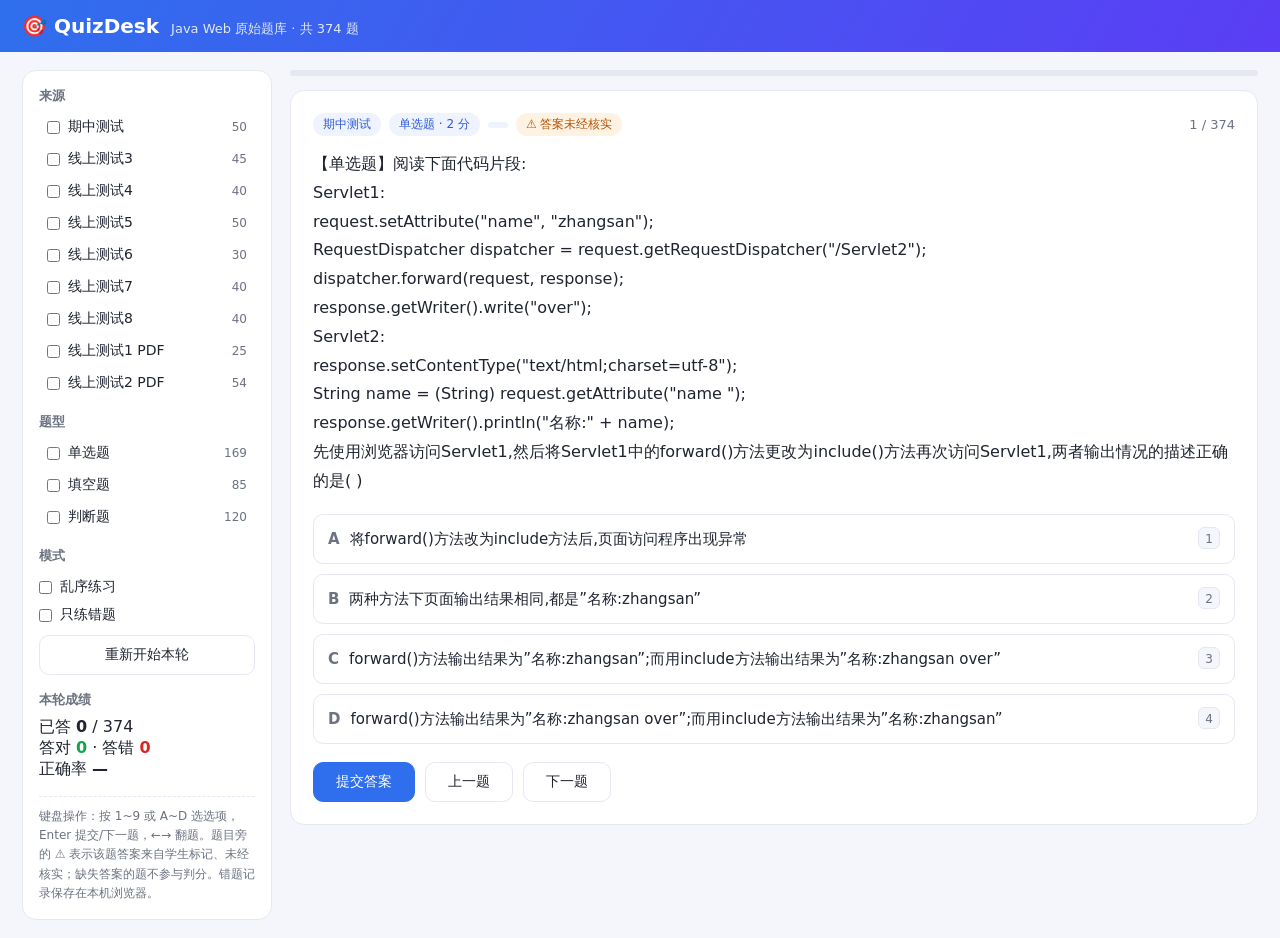
==== index.html @ e4b33087 "gh-pages: QuizDesk 静态站点（v2.1 含键盘快捷键）" ====
<!DOCTYPE html>
<html lang="zh-CN">
<head>
<meta charset="UTF-8">
<meta name="viewport" content="width=device-width, initial-scale=1.0">
<title>QuizDesk · Java Web 刷题</title>
<link rel="stylesheet" href="style.css?v=2.2">
</head>
<body>
<header class="topbar">
  <h1>🎯 QuizDesk</h1>
  <span id="bank-name" class="bank-name"></span>
</header>

<div class="layout">
  <aside class="panel" id="panel">
    <section class="panel-block" id="bank-block" style="display:none">
      <h2>题库</h2>
      <select id="bank-select" style="width:100%;padding:8px;border:1.5px solid var(--line);border-radius:8px;font-size:14px"></select>
    </section>
    <section class="panel-block">
      <h2>来源</h2>
      <div id="source-filters" class="filter-list"></div>
    </section>
    <section class="panel-block">
      <h2>题型</h2>
      <div id="type-filters" class="filter-list"></div>
    </section>
    <section class="panel-block">
      <h2>模式</h2>
      <label class="switch-row"><input type="checkbox" id="shuffle"> 乱序练习</label>
      <label class="switch-row"><input type="checkbox" id="only-wrong"> 只练错题</label>
      <button id="restart" class="btn ghost">重新开始本轮</button>
    </section>
    <section class="panel-block" id="sync-block" style="display:none">
      <h2>错题云同步</h2>
      <div class="row-btns">
        <button id="sync-push" class="btn ghost">↑ 上传错题</button>
        <button id="sync-pull" class="btn ghost">↓ 拉取错题</button>
      </div>
      <div id="sync-msg" style="font-size:12px;color:var(--muted);margin-top:6px"></div>
    </section>
    <section class="panel-block stats">
      <h2>本轮成绩</h2>
      <div>已答 <b id="stat-done">0</b> / <span id="stat-total">0</span></div>
      <div>答对 <b id="stat-right" class="ok">0</b> · 答错 <b id="stat-wrong" class="bad">0</b></div>
      <div>正确率 <b id="stat-rate">—</b></div>
    </section>
    <footer class="panel-note">键盘操作：按 1~9 或 A~D 选选项，Enter 提交/下一题，←→ 翻题。题目旁的 ⚠ 表示该题答案来自学生标记、未经核实；缺失答案的题不参与判分。错题记录保存在本机浏览器。</footer>
  </aside>

  <main class="main">
    <div class="progress-wrap"><div id="progress-bar"></div></div>
    <article class="card" id="question-card">
      <div class="card-head">
        <span id="q-source" class="tag"></span>
        <span id="q-type" class="tag"></span>
        <span id="q-score" class="tag"></span>
        <span id="q-verify" class="tag warn hidden">⚠ 答案未经核实</span>
        <span class="q-no" id="q-no"></span>
      </div>
      <div id="q-stem" class="stem"></div>
      <div id="q-options" class="options"></div>
      <div id="q-fill" class="fill hidden">
        <input id="fill-input" type="text" placeholder="在此输入答案" autocomplete="off">
      </div>
      <div class="actions">
        <button id="btn-check" class="btn primary">提交答案</button>
        <button id="btn-prev" class="btn">上一题</button>
        <button id="btn-next" class="btn">下一题</button>
      </div>
      <div id="feedback" class="feedback hidden"></div>
    </article>
    <p class="empty hidden" id="empty-tip">当前筛选条件下没有题目，请在左侧调整筛选。</p>
  </main>
</div>

<script src="data.js?v=2.2"></script>
<script src="app.js?v=2.2"></script>
</body>
</html>
---- style.css ----
:root {
  --bg: #f4f6fb;
  --card: #ffffff;
  --ink: #1f2430;
  --muted: #6b7280;
  --line: #e5e8f0;
  --accent: #2f6fed;
  --ok: #16a34a;
  --bad: #dc2626;
  --warn: #b45309;
  --radius: 14px;
}
* { box-sizing: border-box; margin: 0; padding: 0; }
body {
  font-family: "PingFang SC", "Microsoft YaHei", "Noto Sans CJK SC", system-ui, sans-serif;
  background: var(--bg);
  color: var(--ink);
  min-height: 100vh;
}

.topbar {
  display: flex; align-items: baseline; gap: 12px;
  padding: 14px 22px;
  background: linear-gradient(120deg, #2f6fed, #5b3df5);
  color: #fff;
}
.topbar h1 { font-size: 20px; }
.bank-name { font-size: 13px; opacity: .85; }

.layout { display: flex; gap: 18px; padding: 18px 22px; align-items: flex-start; }

.panel {
  width: 250px; flex-shrink: 0;
  background: var(--card); border: 1px solid var(--line);
  border-radius: var(--radius); padding: 16px;
  position: sticky; top: 16px;
}
.panel-block { margin-bottom: 16px; }
.panel-block:last-child { margin-bottom: 0; }
.panel-block h2 { font-size: 13px; color: var(--muted); margin-bottom: 8px; font-weight: 600; }

.filter-list { display: flex; flex-direction: column; gap: 4px; }
.filter-list label {
  display: flex; align-items: center; gap: 8px;
  font-size: 14px; padding: 5px 8px; border-radius: 8px; cursor: pointer;
}
.filter-list label:hover { background: var(--bg); }
.filter-list .count { margin-left: auto; color: var(--muted); font-size: 12px; }

.switch-row { display: flex; align-items: center; gap: 8px; font-size: 14px; padding: 5px 0; cursor: pointer; }
.stats b { font-weight: 600; }
.stats .ok { color: var(--ok); }
.stats .bad { color: var(--bad); }
.panel-note { font-size: 12px; color: var(--muted); line-height: 1.6; border-top: 1px dashed var(--line); padding-top: 10px; }

.main { flex: 1; min-width: 0; }
.progress-wrap { height: 6px; background: var(--line); border-radius: 3px; overflow: hidden; margin-bottom: 14px; }
#progress-bar { height: 100%; width: 0; background: var(--accent); border-radius: 3px; transition: width .25s; }

.card {
  background: var(--card); border: 1px solid var(--line);
  border-radius: var(--radius); padding: 22px;
}
.card-head { display: flex; align-items: center; gap: 8px; flex-wrap: wrap; margin-bottom: 14px; }
.tag {
  font-size: 12px; padding: 3px 10px; border-radius: 999px;
  background: #eef3fe; color: #2f5bd8;
}
.tag.warn { background: #fef3e2; color: var(--warn); }
.q-no { margin-left: auto; color: var(--muted); font-size: 13px; }

.stem { font-size: 16px; line-height: 1.8; white-space: pre-wrap; margin-bottom: 18px; }

.options { display: flex; flex-direction: column; gap: 10px; }
.option {
  border: 1.5px solid var(--line); border-radius: 10px;
  padding: 12px 14px; cursor: pointer; font-size: 15px; line-height: 1.6;
  display: flex; gap: 10px; transition: border-color .15s, background .15s;
  white-space: pre-wrap;
}
.option:hover { border-color: var(--accent); }
.option.selected { border-color: var(--accent); background: #eef3fe; }
.option.correct { border-color: var(--ok); background: #ecfdf3; }
.option.incorrect { border-color: var(--bad); background: #fef2f2; }
.option .opt-key { font-weight: 700; color: var(--muted); }
.option .opt-num {
  margin-left: auto; flex-shrink: 0;
  width: 22px; height: 22px; line-height: 22px; text-align: center;
  border: 1px solid var(--line); border-radius: 6px;
  font-size: 12px; color: var(--muted); background: var(--bg);
}

.fill input {
  width: 100%; padding: 12px 14px; font-size: 15px;
  border: 1.5px solid var(--line); border-radius: 10px; outline: none;
}
.fill input:focus { border-color: var(--accent); }

.actions { display: flex; gap: 10px; margin-top: 18px; }
.btn {
  padding: 10px 22px; border-radius: 10px; border: 1.5px solid var(--line);
  background: #fff; color: var(--ink); font-size: 14px; cursor: pointer;
}
.btn:hover { border-color: var(--accent); color: var(--accent); }
.btn.primary { background: var(--accent); border-color: var(--accent); color: #fff; }
.btn.primary:hover { opacity: .9; color: #fff; }
.btn.primary:disabled { opacity: .5; cursor: not-allowed; }
.btn.ghost { width: 100%; margin-top: 6px; }
.row-btns { display: flex; gap: 8px; }
.row-btns .btn { margin-top: 0; }

.feedback { margin-top: 16px; padding: 14px; border-radius: 10px; font-size: 14px; line-height: 1.7; }
.feedback.ok { background: #ecfdf3; color: var(--ok); }
.feedback.bad { background: #fef2f2; color: var(--bad); }
.feedback .ans { font-weight: 700; }
.feedback .analysis { color: var(--muted); margin-top: 6px; white-space: pre-wrap; }

.empty { text-align: center; color: var(--muted); padding: 60px 0; }
.hidden { display: none !important; }

@media (max-width: 760px) {
  .layout { flex-direction: column; padding: 12px; }
  .panel { width: 100%; position: static; }
}
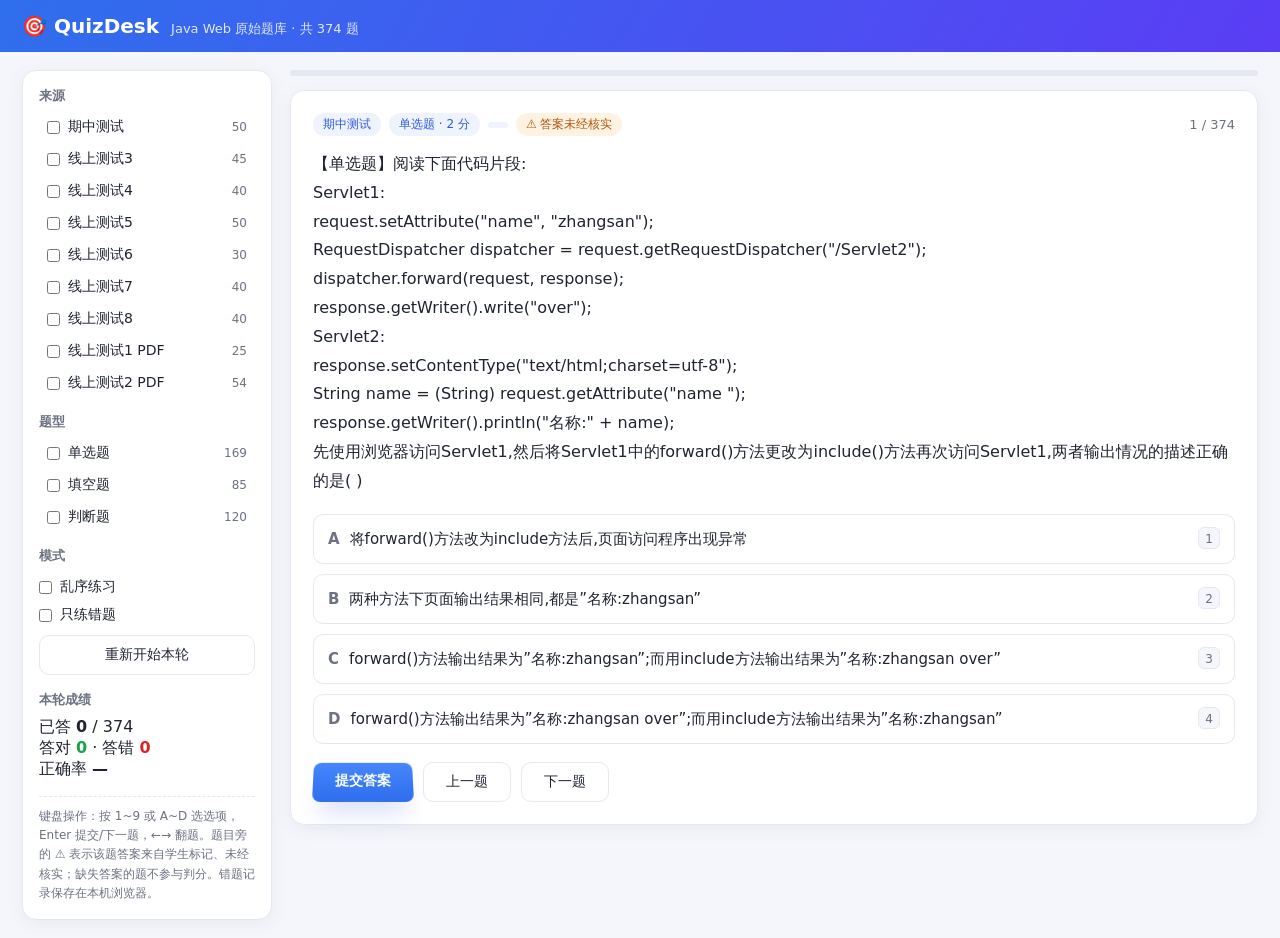
==== commit cbf6c20a: "gh-pages: v2.2 质感升级（Uiverse 3D 按钮 + Anime.js 动效）" ====
--- a/index.html
+++ b/index.html
@@ -4,7 +4,7 @@
 <meta charset="UTF-8">
 <meta name="viewport" content="width=device-width, initial-scale=1.0">
 <title>QuizDesk · Java Web 刷题</title>
-<link rel="stylesheet" href="style.css?v=2.2">
+<link rel="stylesheet" href="style.css?v=2.3">
 </head>
 <body>
 <header class="topbar">
@@ -75,7 +75,8 @@
   </main>
 </div>
 
-<script src="data.js?v=2.2"></script>
-<script src="app.js?v=2.2"></script>
+<script src="data.js?v=2.3"></script>
+<script src="vendor/anime.min.js"></script>
+<script src="app.js?v=2.3"></script>
 </body>
 </html>
--- a/style.css
+++ b/style.css
@@ -34,6 +34,7 @@
   background: var(--card); border: 1px solid var(--line);
   border-radius: var(--radius); padding: 16px;
   position: sticky; top: 16px;
+  box-shadow: rgba(99, 99, 99, 0.08) 0 4px 16px 0;
 }
 .panel-block { margin-bottom: 16px; }
 .panel-block:last-child { margin-bottom: 0; }
@@ -60,7 +61,10 @@
 .card {
   background: var(--card); border: 1px solid var(--line);
   border-radius: var(--radius); padding: 22px;
+  box-shadow: rgba(99, 99, 99, 0.08) 0 4px 16px 0;
+  transition: box-shadow .25s;
 }
+.card:hover { box-shadow: rgba(99, 99, 99, 0.16) 0 6px 22px 0; }
 .card-head { display: flex; align-items: center; gap: 8px; flex-wrap: wrap; margin-bottom: 14px; }
 .tag {
   font-size: 12px; padding: 3px 10px; border-radius: 999px;
@@ -102,9 +106,18 @@
   background: #fff; color: var(--ink); font-size: 14px; cursor: pointer;
 }
 .btn:hover { border-color: var(--accent); color: var(--accent); }
-.btn.primary { background: var(--accent); border-color: var(--accent); color: #fff; }
-.btn.primary:hover { opacity: .9; color: #fff; }
-.btn.primary:disabled { opacity: .5; cursor: not-allowed; }
+/* 改自 Uiverse.io by adamgiebl (hot-catfish-48, MIT)：3D 蓝色按钮 */
+.btn.primary {
+  background: linear-gradient(0deg, rgba(47,111,237,1) 0%, rgba(70,135,252,1) 100%);
+  border: none; border-bottom: 2px solid rgba(47,111,237,1);
+  border-radius: 8px; color: #fff; font-weight: 700;
+  box-shadow: rgba(63,94,251,0.2) 0px 18px 22px -8px;
+  transform: perspective(200px) rotateX(12deg);
+  will-change: transform; transition: all .25s;
+}
+.btn.primary:hover { transform: perspective(180px) rotateX(22deg) translateY(2px); color: #fff; opacity: 1; }
+.btn.primary:active { transform: perspective(170px) rotateX(28deg) translateY(5px); }
+.btn.primary:disabled { opacity: .5; cursor: not-allowed; transform: none; }
 .btn.ghost { width: 100%; margin-top: 6px; }
 .row-btns { display: flex; gap: 8px; }
 .row-btns .btn { margin-top: 0; }
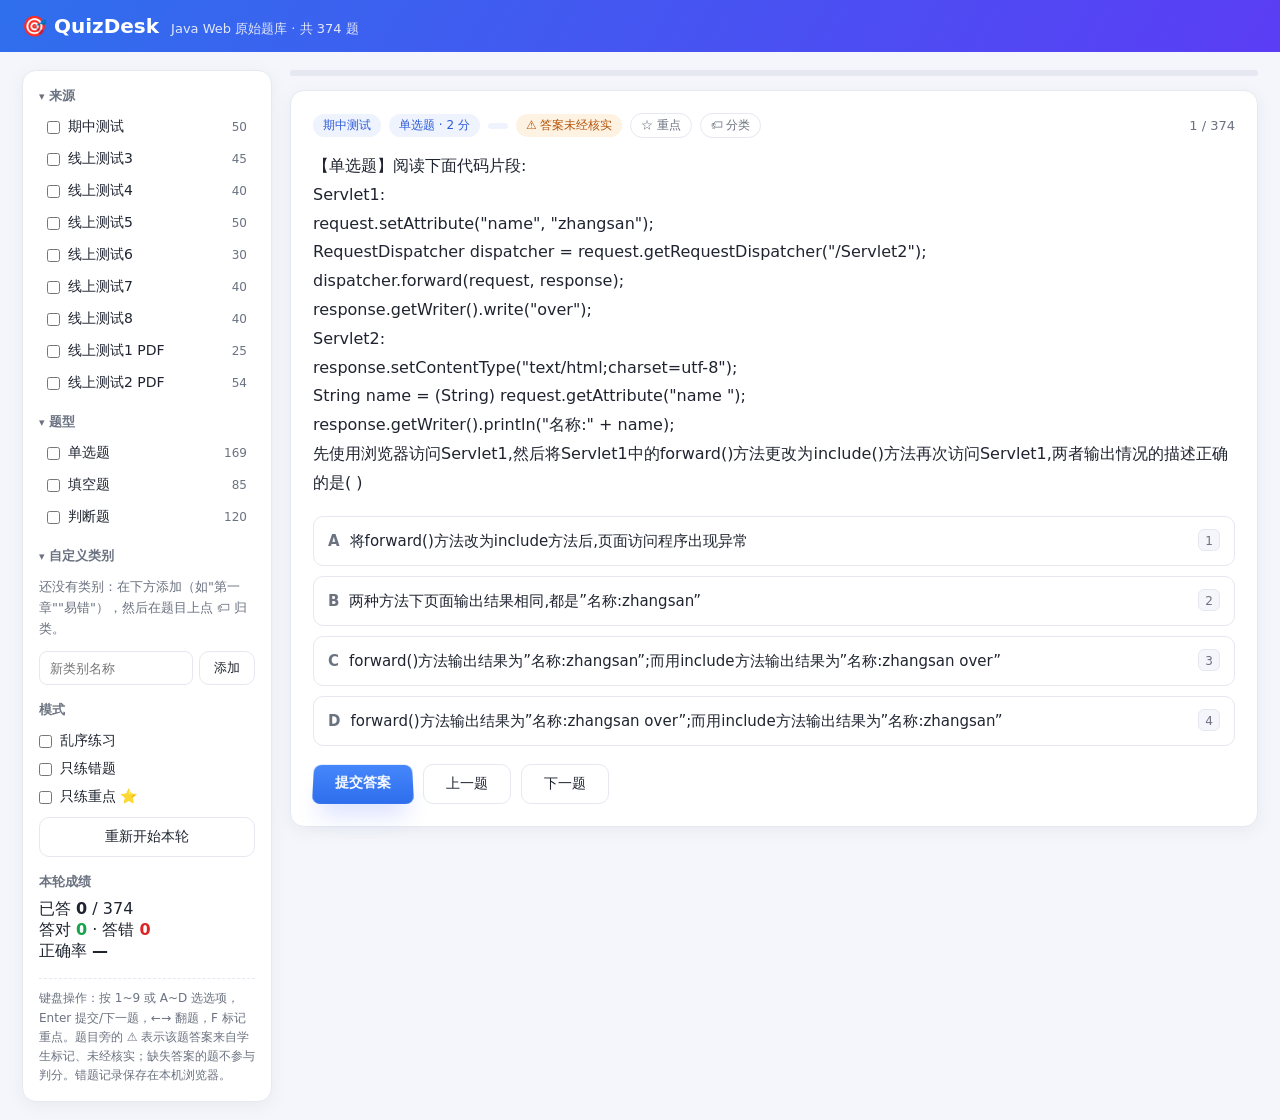
==== commit dc813d17: "gh-pages: v2.4 折叠/类别/重点" ====
--- a/index.html
+++ b/index.html
@@ -4,7 +4,7 @@
 <meta charset="UTF-8">
 <meta name="viewport" content="width=device-width, initial-scale=1.0">
 <title>QuizDesk · Java Web 刷题</title>
-<link rel="stylesheet" href="style.css?v=2.3">
+<link rel="stylesheet" href="style.css?v=2.4">
 </head>
 <body>
 <header class="topbar">
@@ -19,17 +19,28 @@
       <select id="bank-select" style="width:100%;padding:8px;border:1.5px solid var(--line);border-radius:8px;font-size:14px"></select>
     </section>
     <section class="panel-block">
-      <h2>来源</h2>
-      <div id="source-filters" class="filter-list"></div>
+      <h2 class="foldable" data-fold="sources"><span class="caret">▾</span> 来源</h2>
+      <div id="source-filters" class="filter-list fold-body"></div>
     </section>
     <section class="panel-block">
-      <h2>题型</h2>
-      <div id="type-filters" class="filter-list"></div>
+      <h2 class="foldable" data-fold="types"><span class="caret">▾</span> 题型</h2>
+      <div id="type-filters" class="filter-list fold-body"></div>
+    </section>
+    <section class="panel-block">
+      <h2 class="foldable" data-fold="cats"><span class="caret">▾</span> 自定义类别</h2>
+      <div class="fold-body">
+        <div id="cat-filters" class="filter-list"></div>
+        <div class="cat-add">
+          <input id="cat-name" type="text" placeholder="新类别名称" maxlength="20">
+          <button id="cat-add" class="btn ghost">添加</button>
+        </div>
+      </div>
     </section>
     <section class="panel-block">
       <h2>模式</h2>
       <label class="switch-row"><input type="checkbox" id="shuffle"> 乱序练习</label>
       <label class="switch-row"><input type="checkbox" id="only-wrong"> 只练错题</label>
+      <label class="switch-row"><input type="checkbox" id="only-star"> 只练重点 ⭐</label>
       <button id="restart" class="btn ghost">重新开始本轮</button>
     </section>
     <section class="panel-block" id="sync-block" style="display:none">
@@ -46,7 +57,7 @@
       <div>答对 <b id="stat-right" class="ok">0</b> · 答错 <b id="stat-wrong" class="bad">0</b></div>
       <div>正确率 <b id="stat-rate">—</b></div>
     </section>
-    <footer class="panel-note">键盘操作：按 1~9 或 A~D 选选项，Enter 提交/下一题，←→ 翻题。题目旁的 ⚠ 表示该题答案来自学生标记、未经核实；缺失答案的题不参与判分。错题记录保存在本机浏览器。</footer>
+    <footer class="panel-note">键盘操作：按 1~9 或 A~D 选选项，Enter 提交/下一题，←→ 翻题，F 标记重点。题目旁的 ⚠ 表示该题答案来自学生标记、未经核实；缺失答案的题不参与判分。错题记录保存在本机浏览器。</footer>
   </aside>
 
   <main class="main">
@@ -57,6 +68,8 @@
         <span id="q-type" class="tag"></span>
         <span id="q-score" class="tag"></span>
         <span id="q-verify" class="tag warn hidden">⚠ 答案未经核实</span>
+        <button id="q-star" class="mini-btn" title="标记/取消重点（快捷键 F）">☆ 重点</button>
+        <button id="q-cats" class="mini-btn" title="归入自定义类别">🏷 分类</button>
         <span class="q-no" id="q-no"></span>
       </div>
       <div id="q-stem" class="stem"></div>
@@ -70,13 +83,14 @@
         <button id="btn-next" class="btn">下一题</button>
       </div>
       <div id="feedback" class="feedback hidden"></div>
+      <div id="cat-pop" class="cat-pop hidden"></div>
     </article>
     <p class="empty hidden" id="empty-tip">当前筛选条件下没有题目，请在左侧调整筛选。</p>
   </main>
 </div>
 
-<script src="data.js?v=2.3"></script>
+<script src="data.js?v=2.4"></script>
 <script src="vendor/anime.min.js"></script>
-<script src="app.js?v=2.3"></script>
+<script src="app.js?v=2.4"></script>
 </body>
 </html>
--- a/style.css
+++ b/style.css
@@ -135,3 +135,38 @@
   .layout { flex-direction: column; padding: 12px; }
   .panel { width: 100%; position: static; }
 }
+
+/* ---------- 折叠面板 ---------- */
+.foldable { cursor: pointer; user-select: none; display: flex; align-items: center; gap: 4px; }
+.foldable .caret { display: inline-block; transition: transform .2s; font-size: 11px; color: var(--muted); }
+.foldable.folded .caret { transform: rotate(-90deg); }
+.foldable.folded + .fold-body { display: none !important; }
+
+/* ---------- 重点/分类迷你按钮 ---------- */
+.mini-btn {
+  font-size: 12px; padding: 3px 10px; border-radius: 999px;
+  border: 1px solid var(--line); background: #fff; color: var(--muted);
+  cursor: pointer; transition: all .15s;
+}
+.mini-btn:hover { border-color: var(--accent); color: var(--accent); }
+.mini-btn.on { background: #fef9c3; border-color: #f59e0b; color: #b45309; }
+
+/* ---------- 类别弹层与类别管理 ---------- */
+.cat-pop {
+  margin-top: 14px; padding: 12px 14px;
+  border: 1.5px solid var(--accent); border-radius: 10px; background: #f8faff;
+}
+.cat-pop .cat-row { display: flex; align-items: center; gap: 8px; font-size: 14px; padding: 4px 2px; cursor: pointer; }
+.cat-pop .empty-tip2, .filter-list .empty-tip2 { color: var(--muted); font-size: 13px; line-height: 1.6; padding: 4px 0; }
+.cat-add { display: flex; gap: 6px; margin-top: 8px; }
+.cat-add input {
+  flex: 1; min-width: 0; padding: 7px 10px;
+  border: 1.5px solid var(--line); border-radius: 8px; font-size: 13px; outline: none;
+}
+.cat-add input:focus { border-color: var(--accent); }
+.cat-add .btn { width: auto; margin-top: 0; padding: 7px 14px; font-size: 13px; }
+.filter-list .del-cat {
+  margin-left: 2px; color: var(--muted); border: 0; background: none;
+  cursor: pointer; font-size: 12px; padding: 0 4px;
+}
+.filter-list .del-cat:hover { color: var(--bad); }
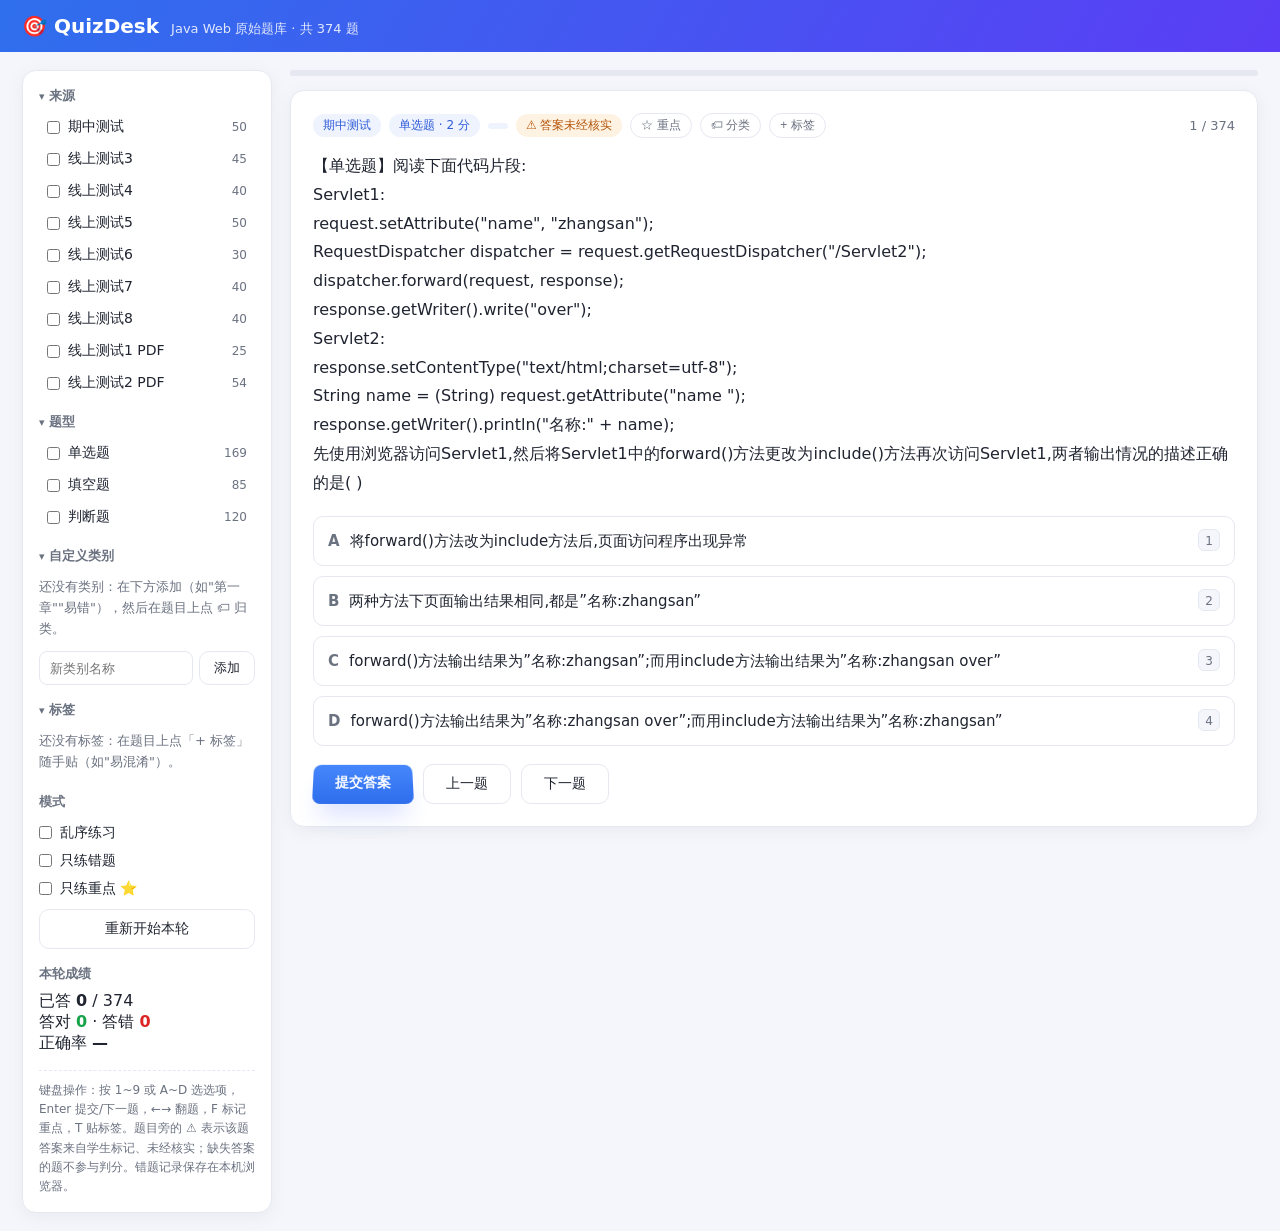
==== commit 18d47ce1: "gh-pages: v2.5 标签功能" ====
--- a/index.html
+++ b/index.html
@@ -4,7 +4,7 @@
 <meta charset="UTF-8">
 <meta name="viewport" content="width=device-width, initial-scale=1.0">
 <title>QuizDesk · Java Web 刷题</title>
-<link rel="stylesheet" href="style.css?v=2.4">
+<link rel="stylesheet" href="style.css?v=2.5">
 </head>
 <body>
 <header class="topbar">
@@ -37,6 +37,10 @@
       </div>
     </section>
     <section class="panel-block">
+      <h2 class="foldable" data-fold="tags"><span class="caret">▾</span> 标签</h2>
+      <div id="tag-filters" class="filter-list fold-body"></div>
+    </section>
+    <section class="panel-block">
       <h2>模式</h2>
       <label class="switch-row"><input type="checkbox" id="shuffle"> 乱序练习</label>
       <label class="switch-row"><input type="checkbox" id="only-wrong"> 只练错题</label>
@@ -57,7 +61,7 @@
       <div>答对 <b id="stat-right" class="ok">0</b> · 答错 <b id="stat-wrong" class="bad">0</b></div>
       <div>正确率 <b id="stat-rate">—</b></div>
     </section>
-    <footer class="panel-note">键盘操作：按 1~9 或 A~D 选选项，Enter 提交/下一题，←→ 翻题，F 标记重点。题目旁的 ⚠ 表示该题答案来自学生标记、未经核实；缺失答案的题不参与判分。错题记录保存在本机浏览器。</footer>
+    <footer class="panel-note">键盘操作：按 1~9 或 A~D 选选项，Enter 提交/下一题，←→ 翻题，F 标记重点，T 贴标签。题目旁的 ⚠ 表示该题答案来自学生标记、未经核实；缺失答案的题不参与判分。错题记录保存在本机浏览器。</footer>
   </aside>
 
   <main class="main">
@@ -70,9 +74,18 @@
         <span id="q-verify" class="tag warn hidden">⚠ 答案未经核实</span>
         <button id="q-star" class="mini-btn" title="标记/取消重点（快捷键 F）">☆ 重点</button>
         <button id="q-cats" class="mini-btn" title="归入自定义类别">🏷 分类</button>
+        <button id="tag-add-btn" class="mini-btn" title="贴标签（快捷键 T）">+ 标签</button>
         <span class="q-no" id="q-no"></span>
       </div>
       <div id="q-stem" class="stem"></div>
+      <div id="q-tags-row" class="tags-row hidden">
+        <span class="tags-label">🏷</span>
+        <span id="q-tags-pills" class="tags-pills"></span>
+        <span id="tag-editor" class="tag-editor hidden">
+          <input id="tag-input" type="text" placeholder="新标签，Enter 添加" maxlength="20" autocomplete="off">
+          <div id="tag-suggest" class="tag-suggest hidden"></div>
+        </span>
+      </div>
       <div id="q-options" class="options"></div>
       <div id="q-fill" class="fill hidden">
         <input id="fill-input" type="text" placeholder="在此输入答案" autocomplete="off">
@@ -89,8 +102,9 @@
   </main>
 </div>
 
-<script src="data.js?v=2.4"></script>
+<script src="core.js?v=2.5"></script>
+<script src="data.js?v=2.5"></script>
 <script src="vendor/anime.min.js"></script>
-<script src="app.js?v=2.4"></script>
+<script src="app.js?v=2.5"></script>
 </body>
 </html>
--- a/style.css
+++ b/style.css
@@ -170,3 +170,33 @@
   cursor: pointer; font-size: 12px; padding: 0 4px;
 }
 .filter-list .del-cat:hover { color: var(--bad); }
+
+/* ---------- 标签 ---------- */
+.tags-row { display: flex; align-items: flex-start; gap: 8px; margin: -4px 0 16px; flex-wrap: wrap; }
+.tags-label { font-size: 14px; }
+.tags-pills { display: flex; gap: 6px; flex-wrap: wrap; }
+.tag-pill {
+  display: inline-flex; align-items: center; gap: 5px;
+  background: #fef9c3; color: #854d0e; border: 1px solid #fde68a;
+  border-radius: 999px; padding: 2px 10px; font-size: 12px;
+}
+.tag-pill .pill-x { cursor: pointer; color: #b45309; border: 0; background: none; padding: 0; font-size: 12px; line-height: 1; }
+.tag-pill .pill-x:hover { color: var(--bad); }
+.tag-editor { position: relative; display: inline-block; }
+.tag-editor input {
+  width: 180px; padding: 4px 12px; font-size: 13px;
+  border: 1.5px solid var(--accent); border-radius: 999px; outline: none;
+}
+.tag-suggest {
+  position: absolute; top: calc(100% + 4px); left: 0; z-index: 30; min-width: 100%;
+  background: #fff; border: 1px solid var(--line); border-radius: 10px;
+  box-shadow: rgba(99, 99, 99, 0.18) 0 6px 18px 0; padding: 4px;
+}
+.tag-suggest .sg {
+  display: block; width: 100%; text-align: left; border: 0; background: none;
+  padding: 6px 10px; font-size: 13px; cursor: pointer; border-radius: 6px; color: var(--ink);
+}
+.tag-suggest .sg:hover { background: #eef3fe; color: var(--accent); }
+.tag-suggest .sg-head { font-size: 11px; color: var(--muted); padding: 5px 10px 1px; }
+#tag-add-btn { align-self: center; }
+.filter-list .tag-cnt { margin-left: auto; color: var(--muted); font-size: 12px; }
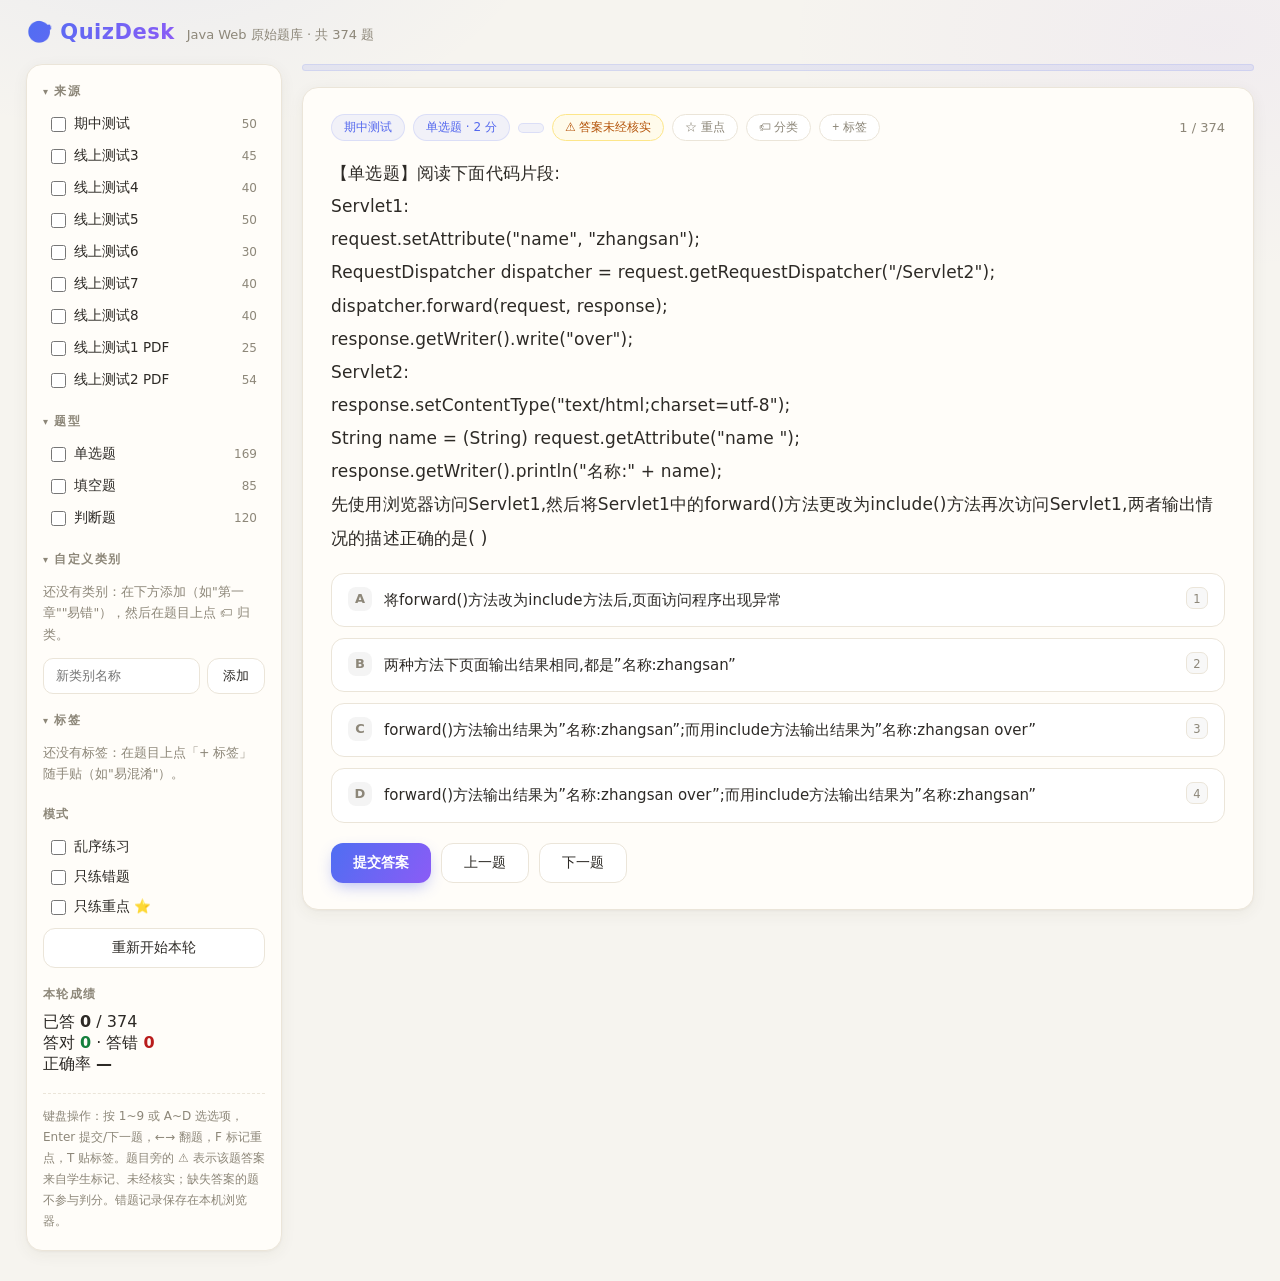
==== commit 315557e7: "gh-pages: v2.6 纸感主题" ====
--- a/index.html
+++ b/index.html
@@ -4,7 +4,7 @@
 <meta charset="UTF-8">
 <meta name="viewport" content="width=device-width, initial-scale=1.0">
 <title>QuizDesk · Java Web 刷题</title>
-<link rel="stylesheet" href="style.css?v=2.5">
+<link rel="stylesheet" href="style.css?v=2.6">
 </head>
 <body>
 <header class="topbar">
@@ -102,9 +102,9 @@
   </main>
 </div>
 
-<script src="core.js?v=2.5"></script>
-<script src="data.js?v=2.5"></script>
+<script src="core.js?v=2.6"></script>
+<script src="data.js?v=2.6"></script>
 <script src="vendor/anime.min.js"></script>
-<script src="app.js?v=2.5"></script>
+<script src="app.js?v=2.6"></script>
 </body>
 </html>
--- a/style.css
+++ b/style.css
@@ -1,202 +1,286 @@
+/* QuizDesk —— 清新纸感浅色主题
+ * 视觉配方参考（Uiverse.io，MIT）：
+ *   卡片柔和阴影: Yaya12085 (breezy-eagle-39)  rgba(99,99,99,.1) 0 2px 8px
+ *   卡片留白结构: vinodjangid07 (lazy-rattlesnake-93)
+ *   渐变强调色 + 纸感中性色为本次定制
+ */
 :root {
-  --bg: #f4f6fb;
-  --card: #ffffff;
-  --ink: #1f2430;
-  --muted: #6b7280;
-  --line: #e5e8f0;
-  --accent: #2f6fed;
-  --ok: #16a34a;
-  --bad: #dc2626;
-  --warn: #b45309;
-  --radius: 14px;
+  --bg: #f6f4ef;            /* 暖纸底 */
+  --card: #fffdf9;          /* 暖白卡 */
+  --ink: #2d2a26;           /* 暖墨 */
+  --muted: #8d8779;
+  --line: #ebe5d9;
+  --accent: #5468ee;
+  --accent-2: #8b5cf6;
+  --grad: linear-gradient(120deg, #4f6ef2 0%, #8b5cf6 100%);
+  --ok: #15803d;  --ok-bg: #f0fdf4;  --ok-line: #bbf7d0;
+  --bad: #b91c1c; --bad-bg: #fef2f2; --bad-line: #fecaca;
+  --warn: #b45309; --warn-bg: #fffbeb; --warn-line: #fde68a;
+  --radius: 16px;
+  --shadow: 0 1px 2px rgba(74, 62, 38, 0.04), 0 4px 16px rgba(74, 62, 38, 0.06);
+  --shadow-lift: 0 2px 4px rgba(74, 62, 38, 0.05), 0 14px 30px rgba(74, 62, 38, 0.11);
 }
 * { box-sizing: border-box; margin: 0; padding: 0; }
 body {
-  font-family: "PingFang SC", "Microsoft YaHei", "Noto Sans CJK SC", system-ui, sans-serif;
-  background: var(--bg);
+  font-family: "MiSans", "HarmonyOS Sans SC", "PingFang SC", "Microsoft YaHei UI",
+    "Noto Sans CJK SC", "Source Han Sans SC", system-ui, sans-serif;
   color: var(--ink);
   min-height: 100vh;
-}
-
+  background:
+    radial-gradient(560px 300px at 12% -8%, rgba(79, 110, 242, 0.06), transparent 70%),
+    radial-gradient(620px 340px at 95% 4%, rgba(139, 92, 246, 0.05), transparent 70%),
+    radial-gradient(500px 300px at 50% 110%, rgba(180, 83, 9, 0.035), transparent 70%),
+    var(--bg);
+  background-attachment: fixed;
+}
+
+/* ---------- 顶栏：纸上墨字，渐变徽标 ---------- */
 .topbar {
   display: flex; align-items: baseline; gap: 12px;
-  padding: 14px 22px;
-  background: linear-gradient(120deg, #2f6fed, #5b3df5);
-  color: #fff;
-}
-.topbar h1 { font-size: 20px; }
-.bank-name { font-size: 13px; opacity: .85; }
-
-.layout { display: flex; gap: 18px; padding: 18px 22px; align-items: flex-start; }
-
+  padding: 20px 26px 6px;
+}
+.topbar h1 {
+  font-size: 21px; letter-spacing: 0.5px;
+  background: var(--grad);
+  -webkit-background-clip: text; background-clip: text;
+  -webkit-text-fill-color: transparent; color: var(--accent);
+}
+.bank-name { font-size: 13px; color: var(--muted); }
+
+/* ---------- 布局 ---------- */
+.layout { display: flex; gap: 20px; padding: 14px 26px 30px; align-items: flex-start; }
+
+/* ---------- 侧栏面板 ---------- */
 .panel {
-  width: 250px; flex-shrink: 0;
-  background: var(--card); border: 1px solid var(--line);
-  border-radius: var(--radius); padding: 16px;
+  width: 256px; flex-shrink: 0;
+  background: var(--card);
+  border: 1px solid var(--line);
+  border-radius: var(--radius);
+  padding: 18px 16px;
   position: sticky; top: 16px;
-  box-shadow: rgba(99, 99, 99, 0.08) 0 4px 16px 0;
-}
-.panel-block { margin-bottom: 16px; }
+  box-shadow: var(--shadow);
+}
+.panel-block { margin-bottom: 18px; }
 .panel-block:last-child { margin-bottom: 0; }
-.panel-block h2 { font-size: 13px; color: var(--muted); margin-bottom: 8px; font-weight: 600; }
-
-.filter-list { display: flex; flex-direction: column; gap: 4px; }
+.panel-block h2 {
+  font-size: 12px; font-weight: 600; color: var(--muted);
+  letter-spacing: 0.12em; margin-bottom: 9px;
+}
+.filter-list { display: flex; flex-direction: column; gap: 2px; }
 .filter-list label {
   display: flex; align-items: center; gap: 8px;
-  font-size: 14px; padding: 5px 8px; border-radius: 8px; cursor: pointer;
-}
-.filter-list label:hover { background: var(--bg); }
-.filter-list .count { margin-left: auto; color: var(--muted); font-size: 12px; }
-
-.switch-row { display: flex; align-items: center; gap: 8px; font-size: 14px; padding: 5px 0; cursor: pointer; }
-.stats b { font-weight: 600; }
+  font-size: 13.5px; padding: 6px 8px; border-radius: 9px; cursor: pointer;
+  transition: background .15s;
+}
+.filter-list label:hover { background: rgba(84, 104, 238, 0.06); }
+.filter-list .count { margin-left: auto; color: var(--muted); font-size: 12px; font-variant-numeric: tabular-nums; }
+.filter-list input[type="checkbox"] { accent-color: var(--accent); width: 15px; height: 15px; }
+.switch-row {
+  display: flex; align-items: center; gap: 8px;
+  font-size: 13.5px; padding: 6px 8px; border-radius: 9px; cursor: pointer;
+  transition: background .15s;
+}
+.switch-row:hover { background: rgba(84, 104, 238, 0.06); }
+.switch-row input[type="checkbox"] { accent-color: var(--accent); width: 15px; height: 15px; }
+.stats b { font-variant-numeric: tabular-nums; }
 .stats .ok { color: var(--ok); }
 .stats .bad { color: var(--bad); }
-.panel-note { font-size: 12px; color: var(--muted); line-height: 1.6; border-top: 1px dashed var(--line); padding-top: 10px; }
-
+.panel-note {
+  font-size: 12px; color: var(--muted); line-height: 1.75;
+  border-top: 1px dashed var(--line); padding-top: 12px; margin-top: 4px;
+}
+
+/* ---------- 主区与进度 ---------- */
 .main { flex: 1; min-width: 0; }
-.progress-wrap { height: 6px; background: var(--line); border-radius: 3px; overflow: hidden; margin-bottom: 14px; }
-#progress-bar { height: 100%; width: 0; background: var(--accent); border-radius: 3px; transition: width .25s; }
-
+.progress-wrap {
+  height: 7px; border-radius: 999px; overflow: hidden;
+  background: rgba(84, 104, 238, 0.10);
+  border: 1px solid rgba(84, 104, 238, 0.12);
+  margin-bottom: 16px;
+}
+#progress-bar {
+  height: 100%; width: 0; border-radius: 999px;
+  background: var(--grad);
+  transition: width .35s cubic-bezier(.22,.8,.36,1);
+}
+
+/* ---------- 题卡 ---------- */
 .card {
-  background: var(--card); border: 1px solid var(--line);
-  border-radius: var(--radius); padding: 22px;
-  box-shadow: rgba(99, 99, 99, 0.08) 0 4px 16px 0;
+  background: var(--card);
+  border: 1px solid var(--line);
+  border-radius: var(--radius);
+  padding: 26px 28px;
+  box-shadow: var(--shadow);
   transition: box-shadow .25s;
 }
-.card:hover { box-shadow: rgba(99, 99, 99, 0.16) 0 6px 22px 0; }
-.card-head { display: flex; align-items: center; gap: 8px; flex-wrap: wrap; margin-bottom: 14px; }
+.card:hover { box-shadow: var(--shadow-lift); }
+.card-head { display: flex; align-items: center; gap: 8px; flex-wrap: wrap; margin-bottom: 16px; }
 .tag {
-  font-size: 12px; padding: 3px 10px; border-radius: 999px;
-  background: #eef3fe; color: #2f5bd8;
-}
-.tag.warn { background: #fef3e2; color: var(--warn); }
-.q-no { margin-left: auto; color: var(--muted); font-size: 13px; }
-
-.stem { font-size: 16px; line-height: 1.8; white-space: pre-wrap; margin-bottom: 18px; }
-
-.options { display: flex; flex-direction: column; gap: 10px; }
+  font-size: 12px; padding: 4px 12px; border-radius: 999px;
+  background: rgba(84, 104, 238, 0.08); color: var(--accent);
+  border: 1px solid rgba(84, 104, 238, 0.14);
+  font-weight: 500;
+}
+.tag.warn { background: var(--warn-bg); color: var(--warn); border-color: var(--warn-line); }
+.q-no { margin-left: auto; color: var(--muted); font-size: 13px; font-variant-numeric: tabular-nums; }
+
+.stem {
+  font-size: 17px; line-height: 1.95;
+  white-space: pre-wrap; margin-bottom: 18px;
+  letter-spacing: 0.01em;
+}
+
+/* ---------- 标签行 ---------- */
+.tags-row { display: flex; align-items: flex-start; gap: 8px; margin: -6px 0 18px; flex-wrap: wrap; }
+.tags-label { font-size: 14px; }
+.tags-pills { display: flex; gap: 6px; flex-wrap: wrap; }
+.tag-pill {
+  display: inline-flex; align-items: center; gap: 6px;
+  background: rgba(139, 92, 246, 0.09); color: #6d4fd4;
+  border: 1px solid rgba(139, 92, 246, 0.22);
+  border-radius: 999px; padding: 3px 12px; font-size: 12.5px;
+}
+.tag-pill .pill-x { cursor: pointer; color: #6d4fd4; border: 0; background: none; padding: 0; font-size: 12px; line-height: 1; opacity: .7; }
+.tag-pill .pill-x:hover { opacity: 1; color: var(--bad); }
+.tag-editor { position: relative; display: inline-block; }
+.tag-editor input {
+  width: 190px; padding: 5px 13px; font-size: 13px;
+  border: 1.5px solid var(--accent); border-radius: 999px; outline: none;
+  background: #fff; color: var(--ink);
+  box-shadow: 0 0 0 3px rgba(84, 104, 238, 0.13);
+}
+.tag-suggest {
+  position: absolute; top: calc(100% + 5px); left: 0; z-index: 30; min-width: 100%;
+  background: #fff; border: 1px solid var(--line); border-radius: 12px;
+  box-shadow: var(--shadow-lift); padding: 5px;
+}
+.tag-suggest .sg {
+  display: block; width: 100%; text-align: left; border: 0; background: none;
+  padding: 7px 11px; font-size: 13px; cursor: pointer; border-radius: 8px; color: var(--ink);
+}
+.tag-suggest .sg:hover { background: rgba(84, 104, 238, 0.07); color: var(--accent); }
+.tag-suggest .sg-head { font-size: 11px; color: var(--muted); padding: 6px 11px 2px; letter-spacing: .06em; }
+
+/* ---------- 迷你按钮（重点/分类/标签） ---------- */
+.mini-btn {
+  font-size: 12px; padding: 4px 12px; border-radius: 999px;
+  border: 1px solid var(--line); background: #fff; color: var(--muted);
+  cursor: pointer; transition: all .16s;
+}
+.mini-btn:hover { border-color: var(--accent); color: var(--accent); background: rgba(84, 104, 238, 0.05); }
+.mini-btn.on { background: var(--warn-bg); border-color: var(--warn-line); color: var(--warn); }
+#tag-add-btn { align-self: center; }
+
+/* ---------- 选项 ---------- */
+.options { display: flex; flex-direction: column; gap: 11px; }
 .option {
-  border: 1.5px solid var(--line); border-radius: 10px;
-  padding: 12px 14px; cursor: pointer; font-size: 15px; line-height: 1.6;
-  display: flex; gap: 10px; transition: border-color .15s, background .15s;
-  white-space: pre-wrap;
-}
-.option:hover { border-color: var(--accent); }
-.option.selected { border-color: var(--accent); background: #eef3fe; }
-.option.correct { border-color: var(--ok); background: #ecfdf3; }
-.option.incorrect { border-color: var(--bad); background: #fef2f2; }
-.option .opt-key { font-weight: 700; color: var(--muted); }
+  display: flex; gap: 12px; align-items: flex-start;
+  border: 1.5px solid var(--line); border-radius: 13px;
+  padding: 13px 16px; cursor: pointer; font-size: 15px; line-height: 1.75;
+  background: #fff; white-space: pre-wrap;
+  transition: border-color .15s, background .15s, transform .15s, box-shadow .15s;
+}
+.option:hover {
+  border-color: rgba(84, 104, 238, 0.55);
+  background: rgba(84, 104, 238, 0.035);
+  transform: translateY(-1px);
+  box-shadow: var(--shadow);
+}
+.option.selected {
+  border-color: var(--accent); background: rgba(84, 104, 238, 0.07);
+  box-shadow: 0 0 0 3px rgba(84, 104, 238, 0.10);
+}
+.option.correct { border-color: var(--ok-line); background: var(--ok-bg); }
+.option.incorrect { border-color: var(--bad-line); background: var(--bad-bg); }
+.option .opt-key {
+  flex-shrink: 0; width: 24px; height: 24px; line-height: 24px; text-align: center;
+  border-radius: 8px; font-weight: 700; font-size: 13px;
+  background: rgba(45, 42, 38, 0.05); color: var(--muted);
+}
+.option.selected .opt-key { background: var(--grad); color: #fff; }
+.option.correct .opt-key { background: var(--ok); color: #fff; }
+.option.incorrect .opt-key { background: var(--bad); color: #fff; }
 .option .opt-num {
   margin-left: auto; flex-shrink: 0;
   width: 22px; height: 22px; line-height: 22px; text-align: center;
-  border: 1px solid var(--line); border-radius: 6px;
-  font-size: 12px; color: var(--muted); background: var(--bg);
-}
-
+  border: 1px solid var(--line); border-radius: 7px;
+  font-size: 11.5px; color: var(--muted); background: rgba(45, 42, 38, 0.03);
+}
+
+/* ---------- 填空 ---------- */
 .fill input {
-  width: 100%; padding: 12px 14px; font-size: 15px;
-  border: 1.5px solid var(--line); border-radius: 10px; outline: none;
-}
-.fill input:focus { border-color: var(--accent); }
-
-.actions { display: flex; gap: 10px; margin-top: 18px; }
+  width: 100%; padding: 13px 16px; font-size: 15px;
+  border: 1.5px solid var(--line); border-radius: 12px; outline: none;
+  background: #fff; color: var(--ink);
+  transition: border-color .15s, box-shadow .15s;
+}
+.fill input:focus { border-color: var(--accent); box-shadow: 0 0 0 3px rgba(84, 104, 238, 0.13); }
+
+/* ---------- 操作按钮 ---------- */
+.actions { display: flex; gap: 10px; margin-top: 20px; }
 .btn {
-  padding: 10px 22px; border-radius: 10px; border: 1.5px solid var(--line);
+  padding: 10px 22px; border-radius: 12px; border: 1.5px solid var(--line);
   background: #fff; color: var(--ink); font-size: 14px; cursor: pointer;
-}
-.btn:hover { border-color: var(--accent); color: var(--accent); }
-/* 改自 Uiverse.io by adamgiebl (hot-catfish-48, MIT)：3D 蓝色按钮 */
+  transition: all .18s;
+}
+.btn:hover { border-color: var(--accent); color: var(--accent); transform: translateY(-1px); }
+/* 渐变主按钮（纸感主题定制，强调阴影手法参考 adamgiebl/Uiverse） */
 .btn.primary {
-  background: linear-gradient(0deg, rgba(47,111,237,1) 0%, rgba(70,135,252,1) 100%);
-  border: none; border-bottom: 2px solid rgba(47,111,237,1);
-  border-radius: 8px; color: #fff; font-weight: 700;
-  box-shadow: rgba(63,94,251,0.2) 0px 18px 22px -8px;
-  transform: perspective(200px) rotateX(12deg);
-  will-change: transform; transition: all .25s;
-}
-.btn.primary:hover { transform: perspective(180px) rotateX(22deg) translateY(2px); color: #fff; opacity: 1; }
-.btn.primary:active { transform: perspective(170px) rotateX(28deg) translateY(5px); }
-.btn.primary:disabled { opacity: .5; cursor: not-allowed; transform: none; }
+  background: var(--grad); border: none; color: #fff; font-weight: 600;
+  box-shadow: 0 6px 16px -4px rgba(84, 104, 238, 0.45);
+}
+.btn.primary:hover { color: #fff; transform: translateY(-1px); box-shadow: 0 10px 22px -6px rgba(84, 104, 238, 0.55); }
+.btn.primary:active { transform: translateY(1px); box-shadow: 0 4px 10px -4px rgba(84, 104, 238, 0.5); }
+.btn.primary:disabled { opacity: .45; cursor: not-allowed; transform: none; box-shadow: none; }
 .btn.ghost { width: 100%; margin-top: 6px; }
 .row-btns { display: flex; gap: 8px; }
 .row-btns .btn { margin-top: 0; }
 
-.feedback { margin-top: 16px; padding: 14px; border-radius: 10px; font-size: 14px; line-height: 1.7; }
-.feedback.ok { background: #ecfdf3; color: var(--ok); }
-.feedback.bad { background: #fef2f2; color: var(--bad); }
-.feedback .ans { font-weight: 700; }
-.feedback .analysis { color: var(--muted); margin-top: 6px; white-space: pre-wrap; }
-
-.empty { text-align: center; color: var(--muted); padding: 60px 0; }
+/* ---------- 判分反馈 ---------- */
+.feedback { margin-top: 18px; padding: 14px 16px; border-radius: 12px; font-size: 14.5px; line-height: 1.75; }
+.feedback.ok { background: var(--ok-bg); border: 1px solid var(--ok-line); color: var(--ok); }
+.feedback.bad { background: var(--bad-bg); border: 1px solid var(--bad-line); color: var(--bad); }
+.feedback .ans { font-weight: 600; margin-top: 3px; }
+.feedback .analysis { color: var(--muted); margin-top: 7px; white-space: pre-wrap; }
+
+/* ---------- 空态 ---------- */
+.empty { text-align: center; color: var(--muted); padding: 70px 0; }
 .hidden { display: none !important; }
 
-@media (max-width: 760px) {
-  .layout { flex-direction: column; padding: 12px; }
-  .panel { width: 100%; position: static; }
-}
-
-/* ---------- 折叠面板 ---------- */
-.foldable { cursor: pointer; user-select: none; display: flex; align-items: center; gap: 4px; }
-.foldable .caret { display: inline-block; transition: transform .2s; font-size: 11px; color: var(--muted); }
-.foldable.folded .caret { transform: rotate(-90deg); }
-.foldable.folded + .fold-body { display: none !important; }
-
-/* ---------- 重点/分类迷你按钮 ---------- */
-.mini-btn {
-  font-size: 12px; padding: 3px 10px; border-radius: 999px;
-  border: 1px solid var(--line); background: #fff; color: var(--muted);
-  cursor: pointer; transition: all .15s;
-}
-.mini-btn:hover { border-color: var(--accent); color: var(--accent); }
-.mini-btn.on { background: #fef9c3; border-color: #f59e0b; color: #b45309; }
-
-/* ---------- 类别弹层与类别管理 ---------- */
+/* ---------- 类别弹层 ---------- */
 .cat-pop {
-  margin-top: 14px; padding: 12px 14px;
-  border: 1.5px solid var(--accent); border-radius: 10px; background: #f8faff;
-}
-.cat-pop .cat-row { display: flex; align-items: center; gap: 8px; font-size: 14px; padding: 4px 2px; cursor: pointer; }
-.cat-pop .empty-tip2, .filter-list .empty-tip2 { color: var(--muted); font-size: 13px; line-height: 1.6; padding: 4px 0; }
-.cat-add { display: flex; gap: 6px; margin-top: 8px; }
+  margin-top: 16px; padding: 13px 15px;
+  border: 1.5px solid rgba(84, 104, 238, 0.35); border-radius: 12px;
+  background: rgba(84, 104, 238, 0.045);
+}
+.cat-pop .cat-row { display: flex; align-items: center; gap: 8px; font-size: 14px; padding: 5px 2px; cursor: pointer; }
+.cat-pop input[type="checkbox"] { accent-color: var(--accent); }
+.cat-pop .empty-tip2, .filter-list .empty-tip2 { color: var(--muted); font-size: 12.5px; line-height: 1.7; padding: 4px 0; }
+.cat-add { display: flex; gap: 7px; margin-top: 9px; }
 .cat-add input {
-  flex: 1; min-width: 0; padding: 7px 10px;
-  border: 1.5px solid var(--line); border-radius: 8px; font-size: 13px; outline: none;
-}
-.cat-add input:focus { border-color: var(--accent); }
-.cat-add .btn { width: auto; margin-top: 0; padding: 7px 14px; font-size: 13px; }
+  flex: 1; min-width: 0; padding: 8px 12px;
+  border: 1.5px solid var(--line); border-radius: 10px; font-size: 13px; outline: none;
+  background: #fff; color: var(--ink); transition: border-color .15s, box-shadow .15s;
+}
+.cat-add input:focus { border-color: var(--accent); box-shadow: 0 0 0 3px rgba(84, 104, 238, 0.13); }
+.cat-add .btn { width: auto; margin-top: 0; padding: 8px 15px; font-size: 13px; }
 .filter-list .del-cat {
   margin-left: 2px; color: var(--muted); border: 0; background: none;
   cursor: pointer; font-size: 12px; padding: 0 4px;
 }
 .filter-list .del-cat:hover { color: var(--bad); }
-
-/* ---------- 标签 ---------- */
-.tags-row { display: flex; align-items: flex-start; gap: 8px; margin: -4px 0 16px; flex-wrap: wrap; }
-.tags-label { font-size: 14px; }
-.tags-pills { display: flex; gap: 6px; flex-wrap: wrap; }
-.tag-pill {
-  display: inline-flex; align-items: center; gap: 5px;
-  background: #fef9c3; color: #854d0e; border: 1px solid #fde68a;
-  border-radius: 999px; padding: 2px 10px; font-size: 12px;
-}
-.tag-pill .pill-x { cursor: pointer; color: #b45309; border: 0; background: none; padding: 0; font-size: 12px; line-height: 1; }
-.tag-pill .pill-x:hover { color: var(--bad); }
-.tag-editor { position: relative; display: inline-block; }
-.tag-editor input {
-  width: 180px; padding: 4px 12px; font-size: 13px;
-  border: 1.5px solid var(--accent); border-radius: 999px; outline: none;
-}
-.tag-suggest {
-  position: absolute; top: calc(100% + 4px); left: 0; z-index: 30; min-width: 100%;
-  background: #fff; border: 1px solid var(--line); border-radius: 10px;
-  box-shadow: rgba(99, 99, 99, 0.18) 0 6px 18px 0; padding: 4px;
-}
-.tag-suggest .sg {
-  display: block; width: 100%; text-align: left; border: 0; background: none;
-  padding: 6px 10px; font-size: 13px; cursor: pointer; border-radius: 6px; color: var(--ink);
-}
-.tag-suggest .sg:hover { background: #eef3fe; color: var(--accent); }
-.tag-suggest .sg-head { font-size: 11px; color: var(--muted); padding: 5px 10px 1px; }
-#tag-add-btn { align-self: center; }
-.filter-list .tag-cnt { margin-left: auto; color: var(--muted); font-size: 12px; }
+.filter-list .tag-cnt { margin-left: auto; color: var(--muted); font-size: 12px; font-variant-numeric: tabular-nums; }
+
+/* ---------- 折叠 ---------- */
+.foldable { cursor: pointer; user-select: none; display: flex; align-items: center; gap: 5px; }
+.foldable .caret { display: inline-block; transition: transform .2s; font-size: 10px; color: var(--muted); }
+.foldable.folded .caret { transform: rotate(-90deg); }
+.foldable.folded + .fold-body { display: none !important; }
+
+/* ---------- 移动端 ---------- */
+@media (max-width: 760px) {
+  .layout { flex-direction: column; padding: 12px 14px 24px; gap: 14px; }
+  .panel { width: 100%; position: static; }
+  .card { padding: 20px 18px; }
+  .topbar { padding: 16px 16px 4px; }
+}
